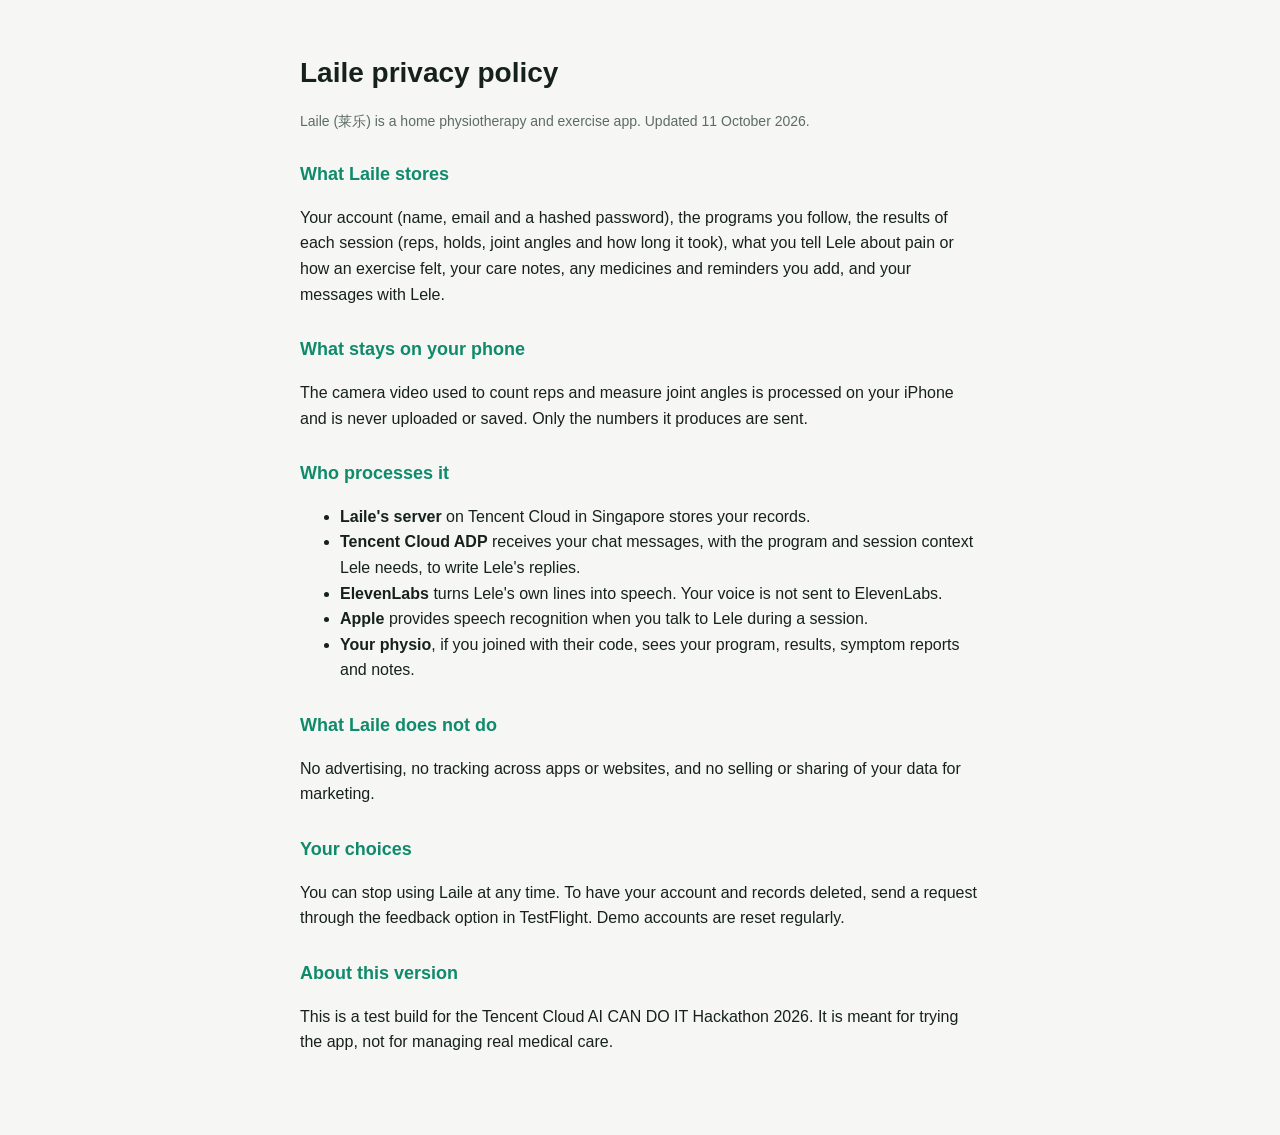
==== Server/Public/privacy.html @ f8d596ee "Privacy policy page for TestFlight" ====
<!doctype html>
<html lang="en">
<head>
<meta charset="utf-8">
<meta name="viewport" content="width=device-width, initial-scale=1">
<title>Laile privacy policy</title>
<style>
  body { font: 16px/1.6 -apple-system, BlinkMacSystemFont, "Avenir Next", sans-serif; color: #17211C; background: #F6F7F5; margin: 0; }
  main { max-width: 680px; margin: 0 auto; padding: 32px 20px 64px; }
  h1 { font-size: 28px; margin-bottom: 4px; }
  h2 { font-size: 18px; margin-top: 28px; color: #0F8A6A; }
  .muted { color: #5D6B63; font-size: 14px; }
</style>
</head>
<body>
<main>
<h1>Laile privacy policy</h1>
<p class="muted">Laile (莱乐) is a home physiotherapy and exercise app. Updated 11 October 2026.</p>

<h2>What Laile stores</h2>
<p>Your account (name, email and a hashed password), the programs you follow, the results of each session (reps, holds, joint angles and how long it took), what you tell Lele about pain or how an exercise felt, your care notes, any medicines and reminders you add, and your messages with Lele.</p>

<h2>What stays on your phone</h2>
<p>The camera video used to count reps and measure joint angles is processed on your iPhone and is never uploaded or saved. Only the numbers it produces are sent.</p>

<h2>Who processes it</h2>
<ul>
  <li><strong>Laile's server</strong> on Tencent Cloud in Singapore stores your records.</li>
  <li><strong>Tencent Cloud ADP</strong> receives your chat messages, with the program and session context Lele needs, to write Lele's replies.</li>
  <li><strong>ElevenLabs</strong> turns Lele's own lines into speech. Your voice is not sent to ElevenLabs.</li>
  <li><strong>Apple</strong> provides speech recognition when you talk to Lele during a session.</li>
  <li><strong>Your physio</strong>, if you joined with their code, sees your program, results, symptom reports and notes.</li>
</ul>

<h2>What Laile does not do</h2>
<p>No advertising, no tracking across apps or websites, and no selling or sharing of your data for marketing.</p>

<h2>Your choices</h2>
<p>You can stop using Laile at any time. To have your account and records deleted, send a request through the feedback option in TestFlight. Demo accounts are reset regularly.</p>

<h2>About this version</h2>
<p>This is a test build for the Tencent Cloud AI CAN DO IT Hackathon 2026. It is meant for trying the app, not for managing real medical care.</p>
</main>
</body>
</html>
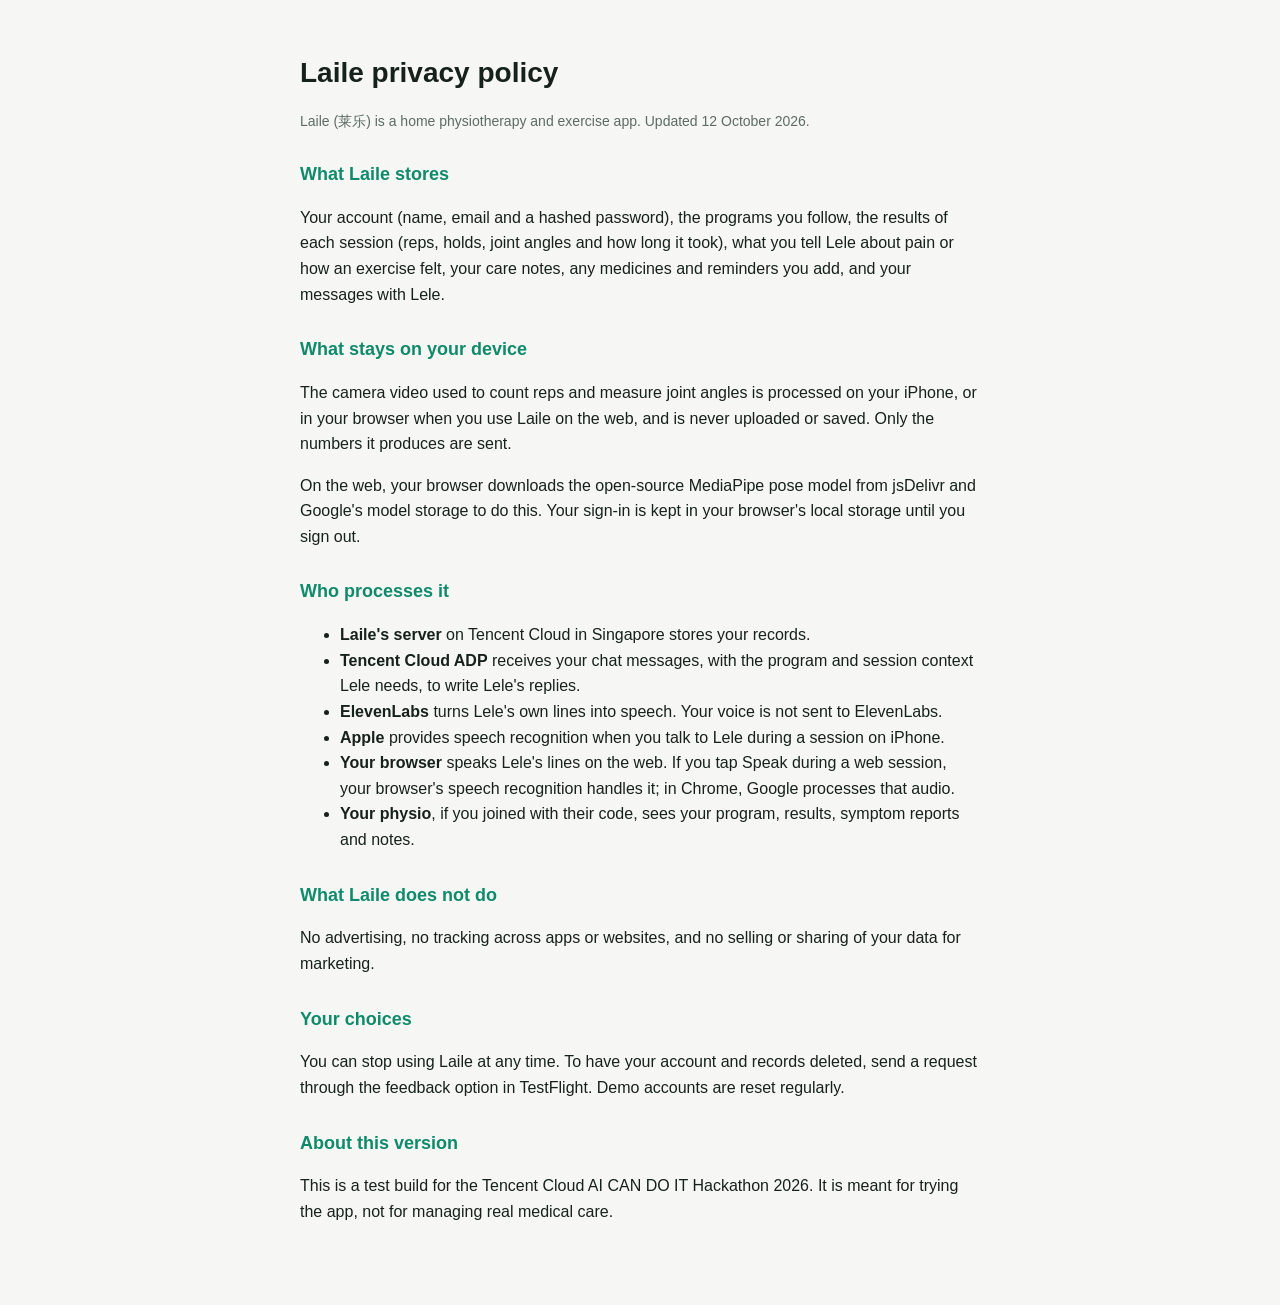
==== commit eef91fce: "Web app: Laile in the browser with camera sessions, Lele's ElevenLabs voice, and plan-by-chat - /app" ====
--- a/Server/Public/privacy.html
+++ b/Server/Public/privacy.html
@@ -15,20 +15,22 @@
 <body>
 <main>
 <h1>Laile privacy policy</h1>
-<p class="muted">Laile (莱乐) is a home physiotherapy and exercise app. Updated 11 October 2026.</p>
+<p class="muted">Laile (莱乐) is a home physiotherapy and exercise app. Updated 12 October 2026.</p>
 
 <h2>What Laile stores</h2>
 <p>Your account (name, email and a hashed password), the programs you follow, the results of each session (reps, holds, joint angles and how long it took), what you tell Lele about pain or how an exercise felt, your care notes, any medicines and reminders you add, and your messages with Lele.</p>
 
-<h2>What stays on your phone</h2>
-<p>The camera video used to count reps and measure joint angles is processed on your iPhone and is never uploaded or saved. Only the numbers it produces are sent.</p>
+<h2>What stays on your device</h2>
+<p>The camera video used to count reps and measure joint angles is processed on your iPhone, or in your browser when you use Laile on the web, and is never uploaded or saved. Only the numbers it produces are sent.</p>
+<p>On the web, your browser downloads the open-source MediaPipe pose model from jsDelivr and Google's model storage to do this. Your sign-in is kept in your browser's local storage until you sign out.</p>
 
 <h2>Who processes it</h2>
 <ul>
   <li><strong>Laile's server</strong> on Tencent Cloud in Singapore stores your records.</li>
   <li><strong>Tencent Cloud ADP</strong> receives your chat messages, with the program and session context Lele needs, to write Lele's replies.</li>
   <li><strong>ElevenLabs</strong> turns Lele's own lines into speech. Your voice is not sent to ElevenLabs.</li>
-  <li><strong>Apple</strong> provides speech recognition when you talk to Lele during a session.</li>
+  <li><strong>Apple</strong> provides speech recognition when you talk to Lele during a session on iPhone.</li>
+  <li><strong>Your browser</strong> speaks Lele's lines on the web. If you tap Speak during a web session, your browser's speech recognition handles it; in Chrome, Google processes that audio.</li>
   <li><strong>Your physio</strong>, if you joined with their code, sees your program, results, symptom reports and notes.</li>
 </ul>
 
